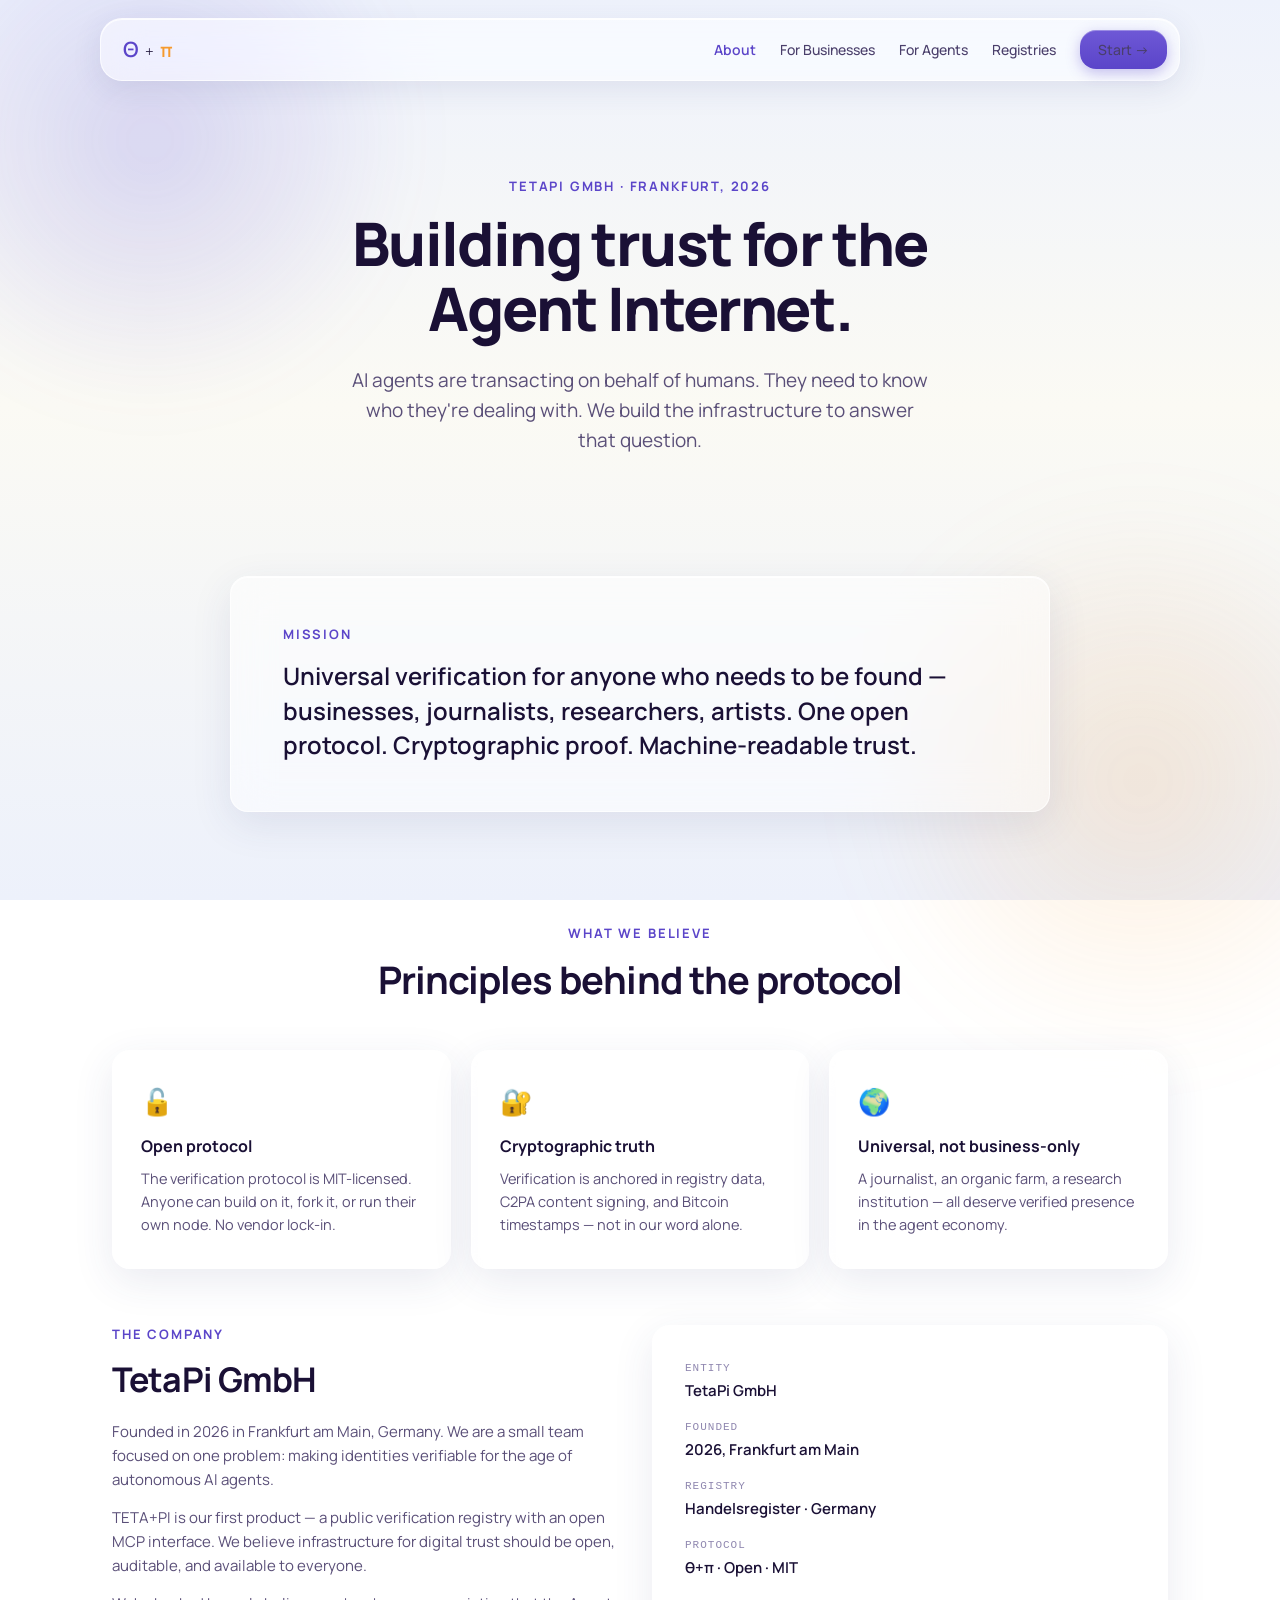
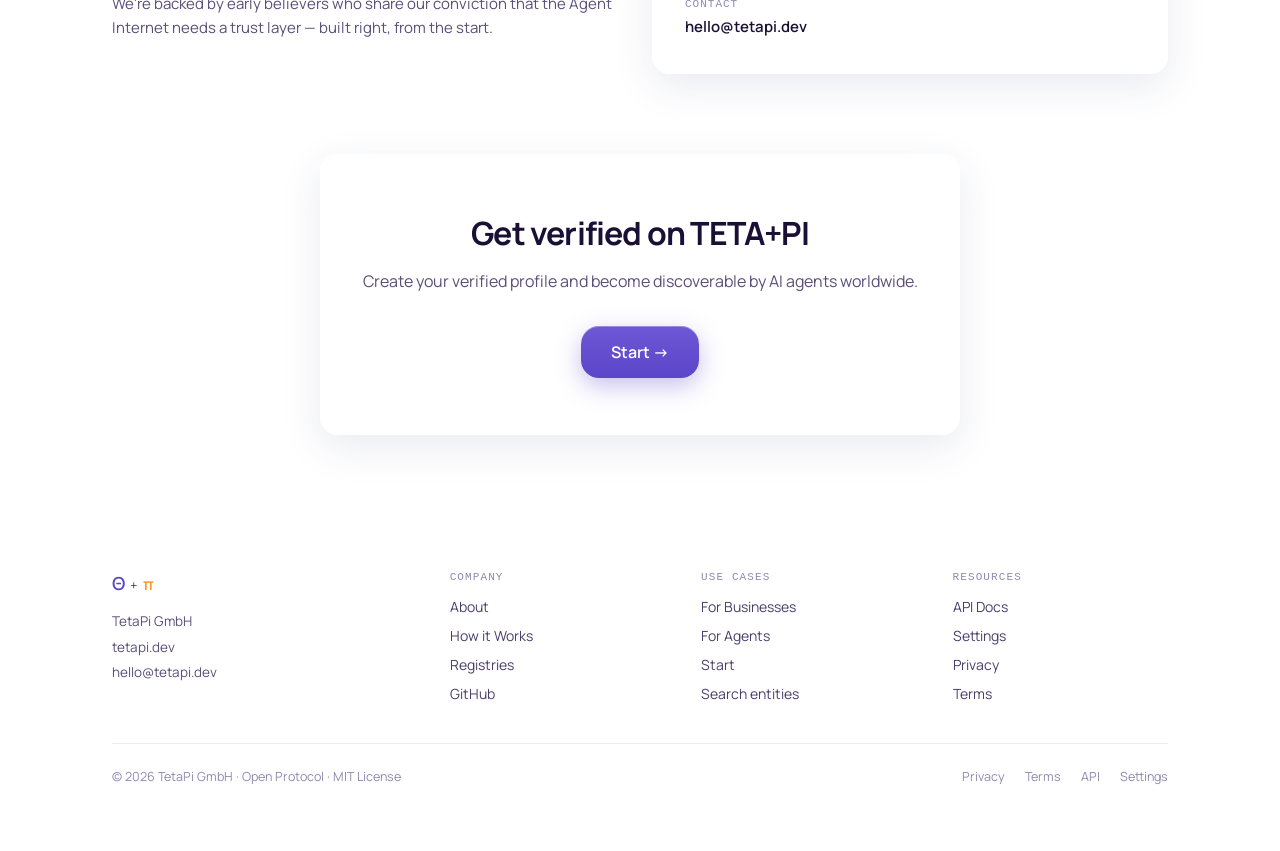
==== landing/about.html @ 39d8eac2 "feat: add site pages — About, Registries, For Agents, For Businesses, How it Works, Privacy, Terms -" ====
<!DOCTYPE html>
<html lang="en">
<head>
<meta charset="utf-8">
<meta name="viewport" content="width=device-width, initial-scale=1">
<title>About — TetaPi GmbH</title>
<meta name="description" content="TetaPi GmbH builds the verification layer for the Agent Internet. Universal trust for businesses, journalists, and artists.">
<link rel="canonical" href="https://tetapi.dev/about.html">
<link rel="preconnect" href="https://fonts.googleapis.com">
<link rel="preconnect" href="https://fonts.gstatic.com" crossorigin>
<link href="https://fonts.googleapis.com/css2?family=Manrope:wght@400;500;600;700;800&display=swap" rel="stylesheet">
<style>
html,body{margin:0;padding:0;background:linear-gradient(180deg,#EEF2FC 0%,#FBFAF4 45%,#EDF1FB 100%);background-attachment:fixed}
body{-webkit-font-smoothing:antialiased;font-family:'Manrope','Trebuchet MS','Segoe UI',sans-serif;color:#1A1035}
*,*::before,*::after{box-sizing:border-box}
::selection{background:rgba(91,69,201,.20)}
a{color:inherit;text-decoration:none}
@keyframes floatA{0%,100%{transform:translate(0,0) scale(1)}50%{transform:translate(40px,-30px) scale(1.08)}}
@keyframes floatB{0%,100%{transform:translate(0,0) scale(1)}50%{transform:translate(-50px,40px) scale(1.12)}}
[data-reveal]{opacity:0;transform:translateY(20px);transition:opacity .5s ease-out,transform .5s ease-out}
[data-reveal].in{opacity:1;transform:none}
@media(prefers-reduced-motion:reduce){[data-reveal]{opacity:1!important;transform:none!important;transition:none!important}}
.nav{position:sticky;top:18px;z-index:40;margin:18px auto 0;max-width:1120px;padding:0 20px}
.nav-inner{display:flex;align-items:center;justify-content:space-between;gap:18px;padding:11px 12px 11px 22px;border-radius:22px;background:rgba(255,255,255,.55);border:1px solid rgba(255,255,255,.7);box-shadow:0 8px 30px rgba(45,55,120,.10),inset 0 1px 0 rgba(255,255,255,.8);backdrop-filter:blur(20px) saturate(180%);-webkit-backdrop-filter:blur(20px) saturate(180%)}
.nav-logo{display:flex;align-items:baseline;gap:6px}
.nav-logo .theta{font-size:21px;font-weight:600;color:#5B45C9;line-height:1;letter-spacing:-.5px}
.nav-logo .plus{font-size:15px;font-weight:300;color:#1A1035;line-height:1}
.nav-logo .pi{font-size:19px;font-weight:600;color:#F59A2E;line-height:1}
.nav-links{display:flex;align-items:center;gap:24px}
.nav-links a{font-size:14px;color:#4A3F6B;font-weight:500}
.nav-links a:hover{color:#5B45C9}
.nav-cta{font-size:14px;font-weight:600;color:#fff;background:linear-gradient(180deg,#6E58D6,#5B45C9);padding:10px 18px;border-radius:16px;box-shadow:0 4px 14px rgba(91,69,201,.34),inset 0 1px 0 rgba(255,255,255,.3)}
.nav-hamburger{display:none;flex-direction:column;gap:5px;cursor:pointer;padding:6px;background:none;border:none}
.nav-hamburger span{width:22px;height:1.5px;background:#1A1035;display:block}
.mobile-menu{display:none;position:fixed;inset:0;z-index:49;background:rgba(238,242,252,.97);backdrop-filter:blur(20px) saturate(140%);-webkit-backdrop-filter:blur(20px) saturate(140%);flex-direction:column;align-items:center;justify-content:center;gap:34px}
.mobile-menu.open{display:flex}
.mobile-menu a{font-size:22px;font-weight:600;color:#1A1035}
.mobile-menu .close-btn{position:absolute;top:24px;right:24px;font-size:28px;color:#1A1035;background:none;border:none;cursor:pointer;padding:8px}
.section{max-width:1120px;margin:0 auto;padding:56px 32px}
.glass{background:rgba(255,255,255,.5);border:1px solid rgba(255,255,255,.7);box-shadow:0 12px 40px rgba(45,55,120,.10),inset 0 1px 0 rgba(255,255,255,.85);backdrop-filter:blur(20px) saturate(140%);-webkit-backdrop-filter:blur(20px) saturate(140%);border-radius:18px}
.eyebrow{font-size:13px;font-weight:700;letter-spacing:.14em;text-transform:uppercase;color:#5B45C9;margin-bottom:16px}
.btn-primary{display:inline-flex;align-items:center;height:52px;padding:0 30px;font-size:16px;font-weight:600;color:#fff;background:linear-gradient(180deg,#6E58D6,#5B45C9);border-radius:18px;box-shadow:0 8px 24px rgba(91,69,201,.34),inset 0 1px 0 rgba(255,255,255,.3)}
.grid-3{display:grid;grid-template-columns:repeat(3,1fr);gap:16px}
.grid-2{display:grid;grid-template-columns:repeat(2,1fr);gap:24px}
.grid-foot{display:grid;grid-template-columns:1.4fr 1fr 1fr 1fr;gap:36px}
@media(max-width:900px){.grid-3{grid-template-columns:repeat(2,1fr)}.grid-2{grid-template-columns:1fr}}
@media(max-width:640px){
  .nav-links{display:none}
  .nav-hamburger{display:flex}
  .grid-3{grid-template-columns:1fr}
  .grid-foot{grid-template-columns:1fr 1fr}
  .section{padding:48px 20px}
}
</style>
</head>
<body>

<div style="position:fixed;top:-140px;left:-130px;width:560px;height:560px;border-radius:50%;background:radial-gradient(circle,rgba(91,69,201,.18),transparent 68%);filter:blur(32px);animation:floatA 26s ease-in-out infinite;pointer-events:none;z-index:0"></div>
<div style="position:fixed;bottom:-180px;right:-160px;width:600px;height:600px;border-radius:50%;background:radial-gradient(circle,rgba(245,154,46,.16),transparent 68%);filter:blur(36px);animation:floatB 30s ease-in-out infinite;pointer-events:none;z-index:0"></div>

<div style="position:relative;z-index:1">

<nav class="nav">
  <div class="nav-inner">
    <a href="/" class="nav-logo">
      <span class="theta">Θ</span>
      <span class="plus">+</span>
      <span class="pi">π</span>
    </a>
    <div class="nav-links">
      <a href="/about.html" style="color:#5B45C9;font-weight:600">About</a>
      <a href="/for-businesses.html">For Businesses</a>
      <a href="/for-agents.html">For Agents</a>
      <a href="/registries.html">Registries</a>
      <a href="https://app.tetapi.dev/claim" class="nav-cta">Start →</a>
    </div>
    <button class="nav-hamburger" onclick="document.getElementById('mobile-menu').classList.add('open')" aria-label="Menu">
      <span></span><span></span><span></span>
    </button>
  </div>
</nav>

<div class="mobile-menu" id="mobile-menu">
  <button class="close-btn" onclick="document.getElementById('mobile-menu').classList.remove('open')">×</button>
  <a href="/about.html" onclick="document.getElementById('mobile-menu').classList.remove('open')">About</a>
  <a href="/for-businesses.html" onclick="document.getElementById('mobile-menu').classList.remove('open')">For Businesses</a>
  <a href="/for-agents.html" onclick="document.getElementById('mobile-menu').classList.remove('open')">For Agents</a>
  <a href="/registries.html" onclick="document.getElementById('mobile-menu').classList.remove('open')">Registries</a>
  <a href="https://app.tetapi.dev/claim" style="font-size:16px;font-weight:600;color:#fff;background:linear-gradient(180deg,#6E58D6,#5B45C9);padding:14px 30px;border-radius:16px">Start →</a>
</div>

<!-- HERO -->
<section class="section" style="padding-top:96px;padding-bottom:80px;text-align:center">
  <div class="eyebrow" data-reveal>TetaPi GmbH · Frankfurt, 2026</div>
  <h1 data-reveal style="font-size:clamp(34px,5vw,60px);font-weight:800;letter-spacing:-.03em;line-height:1.08;margin:0 auto 24px;max-width:780px;text-wrap:balance">
    Building trust for the<br>Agent Internet.
  </h1>
  <p data-reveal style="font-size:clamp(16px,2vw,19px);color:#5A4F78;max-width:580px;margin:0 auto 40px;line-height:1.6">
    AI agents are transacting on behalf of humans. They need to know who they're dealing with. We build the infrastructure to answer that question.
  </p>
</section>

<!-- MISSION -->
<section class="section" style="padding-top:0">
  <div class="glass" style="padding:48px 52px;max-width:820px;margin:0 auto" data-reveal>
    <div class="eyebrow">Mission</div>
    <p style="font-size:clamp(18px,2.2vw,24px);font-weight:600;line-height:1.45;margin:0;color:#1A1035">
      Universal verification for anyone who needs to be found — businesses, journalists, researchers, artists. One open protocol. Cryptographic proof. Machine-readable trust.
    </p>
  </div>
</section>

<!-- VALUES -->
<section class="section">
  <div style="text-align:center;margin-bottom:48px" data-reveal>
    <div class="eyebrow">What we believe</div>
    <h2 style="font-size:clamp(26px,3.5vw,38px);font-weight:700;letter-spacing:-.025em;margin:0;line-height:1.15">Principles behind the protocol</h2>
  </div>
  <div class="grid-3" style="gap:20px">
    <div class="glass" style="padding:32px 28px" data-reveal>
      <div style="font-size:26px;margin-bottom:16px">🔓</div>
      <div style="font-size:16px;font-weight:700;margin-bottom:10px">Open protocol</div>
      <div style="font-size:14.5px;color:#5A4F78;line-height:1.6">The verification protocol is MIT-licensed. Anyone can build on it, fork it, or run their own node. No vendor lock-in.</div>
    </div>
    <div class="glass" style="padding:32px 28px" data-reveal>
      <div style="font-size:26px;margin-bottom:16px">🔐</div>
      <div style="font-size:16px;font-weight:700;margin-bottom:10px">Cryptographic truth</div>
      <div style="font-size:14.5px;color:#5A4F78;line-height:1.6">Verification is anchored in registry data, C2PA content signing, and Bitcoin timestamps — not in our word alone.</div>
    </div>
    <div class="glass" style="padding:32px 28px" data-reveal>
      <div style="font-size:26px;margin-bottom:16px">🌍</div>
      <div style="font-size:16px;font-weight:700;margin-bottom:10px">Universal, not business-only</div>
      <div style="font-size:14.5px;color:#5A4F78;line-height:1.6">A journalist, an organic farm, a research institution — all deserve verified presence in the agent economy.</div>
    </div>
  </div>
</section>

<!-- COMPANY -->
<section class="section" style="padding-top:0;padding-bottom:80px">
  <div class="grid-2" style="align-items:start">
    <div data-reveal>
      <div class="eyebrow">The company</div>
      <h2 style="font-size:clamp(22px,3vw,34px);font-weight:700;letter-spacing:-.025em;margin:0 0 20px;line-height:1.2">TetaPi GmbH</h2>
      <div style="display:flex;flex-direction:column;gap:14px">
        <div style="font-size:15px;color:#5A4F78;line-height:1.6">Founded in 2026 in Frankfurt am Main, Germany. We are a small team focused on one problem: making identities verifiable for the age of autonomous AI agents.</div>
        <div style="font-size:15px;color:#5A4F78;line-height:1.6">TETA+PI is our first product — a public verification registry with an open MCP interface. We believe infrastructure for digital trust should be open, auditable, and available to everyone.</div>
        <div style="font-size:15px;color:#5A4F78;line-height:1.6">We're backed by early believers who share our conviction that the Agent Internet needs a trust layer — built right, from the start.</div>
      </div>
    </div>
    <div class="glass" style="padding:36px 32px" data-reveal>
      <div style="display:flex;flex-direction:column;gap:20px">
        <div>
          <div style="font-size:11px;font-family:ui-monospace,monospace;letter-spacing:1px;text-transform:uppercase;color:#9088B0;margin-bottom:6px">Entity</div>
          <div style="font-size:15px;font-weight:600">TetaPi GmbH</div>
        </div>
        <div>
          <div style="font-size:11px;font-family:ui-monospace,monospace;letter-spacing:1px;text-transform:uppercase;color:#9088B0;margin-bottom:6px">Founded</div>
          <div style="font-size:15px;font-weight:600">2026, Frankfurt am Main</div>
        </div>
        <div>
          <div style="font-size:11px;font-family:ui-monospace,monospace;letter-spacing:1px;text-transform:uppercase;color:#9088B0;margin-bottom:6px">Registry</div>
          <div style="font-size:15px;font-weight:600">Handelsregister · Germany</div>
        </div>
        <div>
          <div style="font-size:11px;font-family:ui-monospace,monospace;letter-spacing:1px;text-transform:uppercase;color:#9088B0;margin-bottom:6px">Protocol</div>
          <div style="font-size:15px;font-weight:600">θ+π · Open · MIT</div>
        </div>
        <div>
          <div style="font-size:11px;font-family:ui-monospace,monospace;letter-spacing:1px;text-transform:uppercase;color:#9088B0;margin-bottom:6px">Contact</div>
          <div style="font-size:15px;font-weight:600">hello&#64;tetapi.dev</div>
        </div>
      </div>
    </div>
  </div>
</section>

<!-- CTA -->
<section class="section" style="padding-top:0;padding-bottom:96px;text-align:center" data-reveal>
  <div class="glass" style="padding:56px 40px;max-width:640px;margin:0 auto">
    <h2 style="font-size:clamp(22px,3vw,32px);font-weight:700;letter-spacing:-.025em;margin:0 0 14px">Get verified on TETA+PI</h2>
    <p style="font-size:16px;color:#5A4F78;margin:0 0 32px;line-height:1.55">Create your verified profile and become discoverable by AI agents worldwide.</p>
    <a href="https://app.tetapi.dev/claim" class="btn-primary">Start →</a>
  </div>
</section>

<!-- FOOTER -->
<footer style="max-width:1120px;margin:0 auto;padding:40px 32px 60px">
  <div class="grid-foot" style="margin-bottom:40px">
    <div>
      <div style="display:flex;align-items:baseline;gap:5px;margin-bottom:14px">
        <span style="font-size:18px;font-weight:600;color:#5B45C9">Θ</span>
        <span style="font-size:13px;font-weight:300">+</span>
        <span style="font-size:16px;font-weight:600;color:#F59A2E">π</span>
      </div>
      <div style="font-size:13.5px;color:#5A4F78;line-height:1.9">TetaPi GmbH<br>tetapi.dev<br>hello&#64;tetapi.dev</div>
    </div>
    <div>
      <div style="font-family:ui-monospace,'SF Mono','Menlo',monospace;font-size:11px;letter-spacing:1.1px;text-transform:uppercase;color:#9088B0;margin-bottom:14px">Company</div>
      <div style="display:flex;flex-direction:column;gap:10px">
        <a href="/about.html" style="font-size:14px;color:#4A3F6B">About</a>
        <a href="/how-it-works.html" style="font-size:14px;color:#4A3F6B">How it Works</a>
        <a href="/registries.html" style="font-size:14px;color:#4A3F6B">Registries</a>
        <a href="https://github.com/teta-pi" target="_blank" rel="noopener" style="font-size:14px;color:#4A3F6B">GitHub</a>
      </div>
    </div>
    <div>
      <div style="font-family:ui-monospace,'SF Mono','Menlo',monospace;font-size:11px;letter-spacing:1.1px;text-transform:uppercase;color:#9088B0;margin-bottom:14px">Use Cases</div>
      <div style="display:flex;flex-direction:column;gap:10px">
        <a href="/for-businesses.html" style="font-size:14px;color:#4A3F6B">For Businesses</a>
        <a href="/for-agents.html" style="font-size:14px;color:#4A3F6B">For Agents</a>
        <a href="https://app.tetapi.dev/claim" style="font-size:14px;color:#4A3F6B">Start</a>
        <a href="https://app.tetapi.dev" style="font-size:14px;color:#4A3F6B">Search entities</a>
      </div>
    </div>
    <div>
      <div style="font-family:ui-monospace,'SF Mono','Menlo',monospace;font-size:11px;letter-spacing:1.1px;text-transform:uppercase;color:#9088B0;margin-bottom:14px">Resources</div>
      <div style="display:flex;flex-direction:column;gap:10px">
        <a href="https://api.tetapi.dev/docs" style="font-size:14px;color:#4A3F6B">API Docs</a>
        <a href="https://app.tetapi.dev/settings" style="font-size:14px;color:#4A3F6B">Settings</a>
        <a href="/privacy.html" style="font-size:14px;color:#4A3F6B">Privacy</a>
        <a href="/terms.html" style="font-size:14px;color:#4A3F6B">Terms</a>
      </div>
    </div>
  </div>
  <div style="display:flex;align-items:center;justify-content:space-between;gap:16px;flex-wrap:wrap;padding-top:24px;border-top:1px solid rgba(26,16,53,.08)">
    <div style="font-size:12.5px;color:#9088B0">© 2026 TetaPi GmbH · Open Protocol · MIT License</div>
    <div style="display:flex;gap:20px">
      <a href="/privacy.html" style="font-size:12.5px;color:#9088B0">Privacy</a>
      <a href="/terms.html" style="font-size:12.5px;color:#9088B0">Terms</a>
      <a href="https://api.tetapi.dev/docs" style="font-size:12.5px;color:#9088B0">API</a>
      <a href="https://app.tetapi.dev/settings" style="font-size:12.5px;color:#9088B0">Settings</a>
    </div>
  </div>
</footer>

</div>

<script>
if (!window.matchMedia('(prefers-reduced-motion: reduce)').matches && 'IntersectionObserver' in window) {
  const io = new IntersectionObserver((e) => {
    e.forEach(x => { if (x.isIntersecting) { x.target.classList.add('in'); io.unobserve(x.target); } });
  }, { threshold: 0.12, rootMargin: '0px 0px -40px 0px' });
  document.querySelectorAll('[data-reveal]').forEach(el => io.observe(el));
}
</script>
</body>
</html>
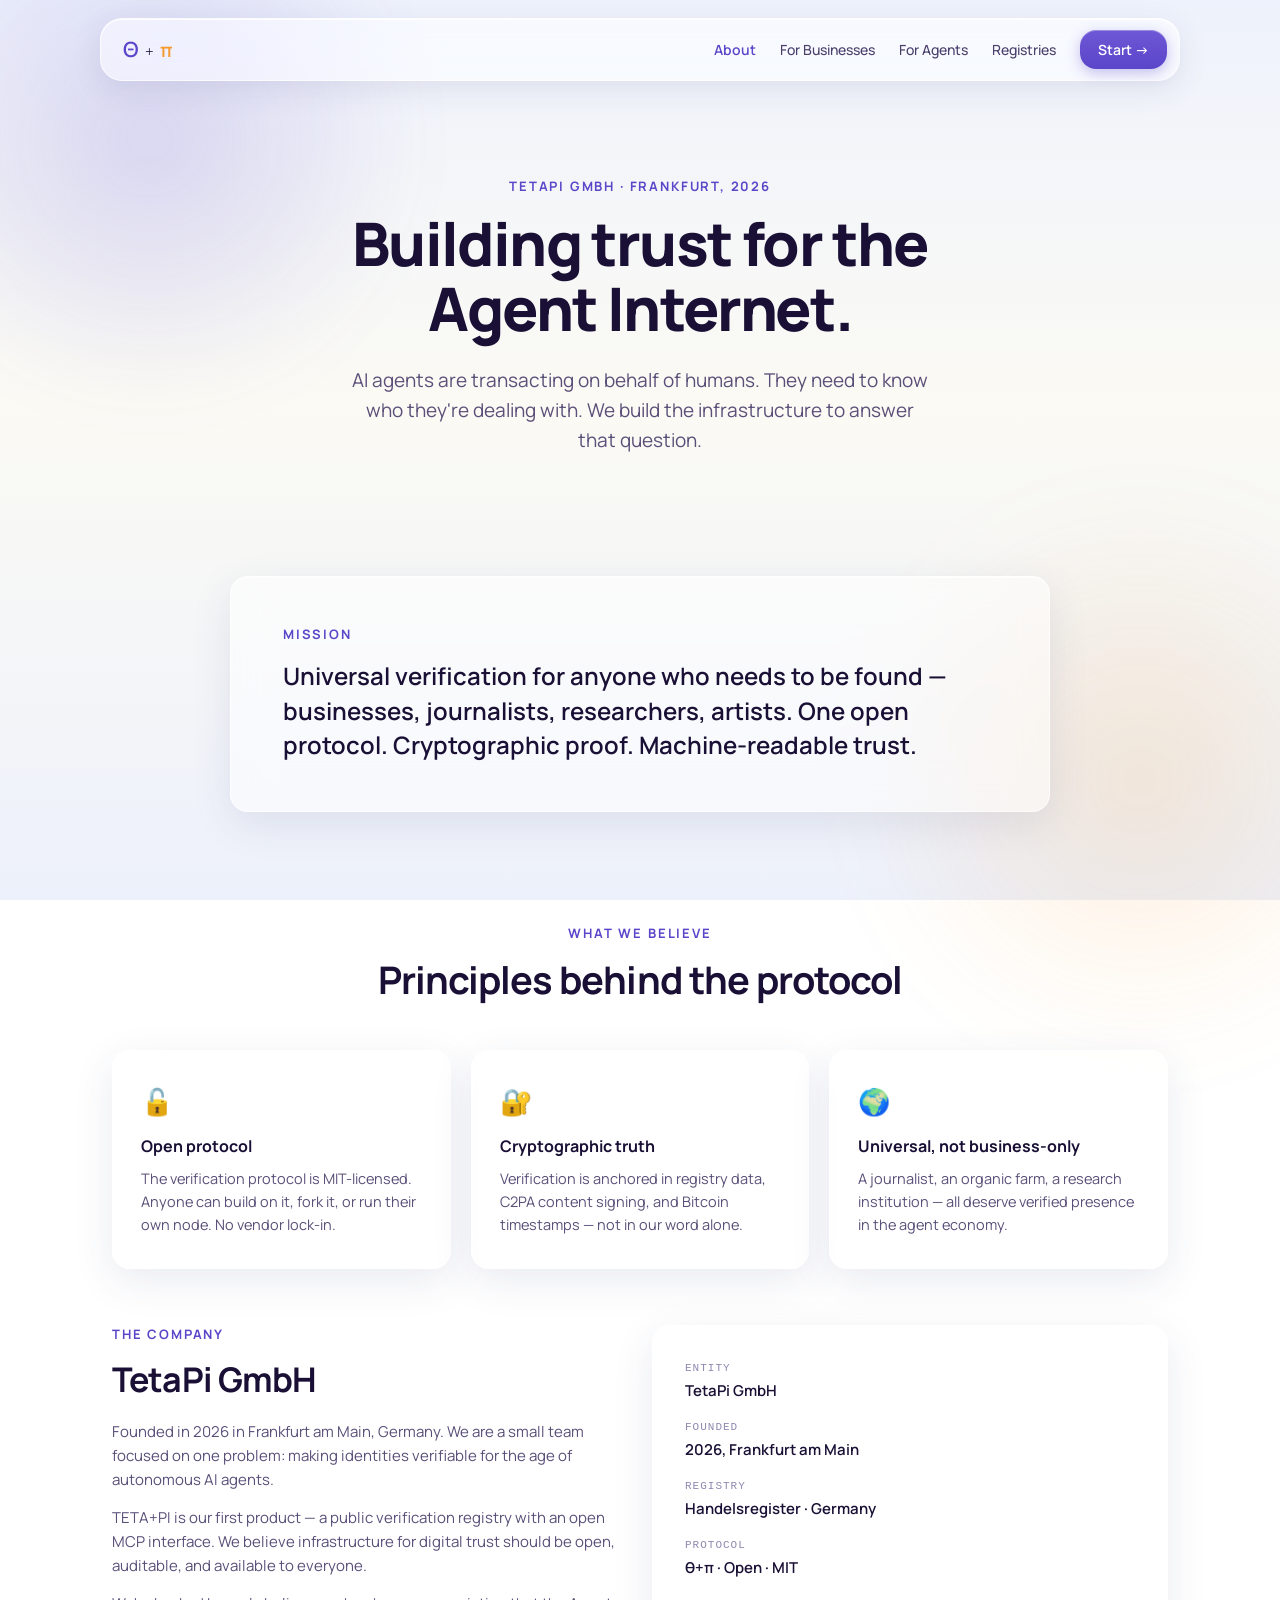
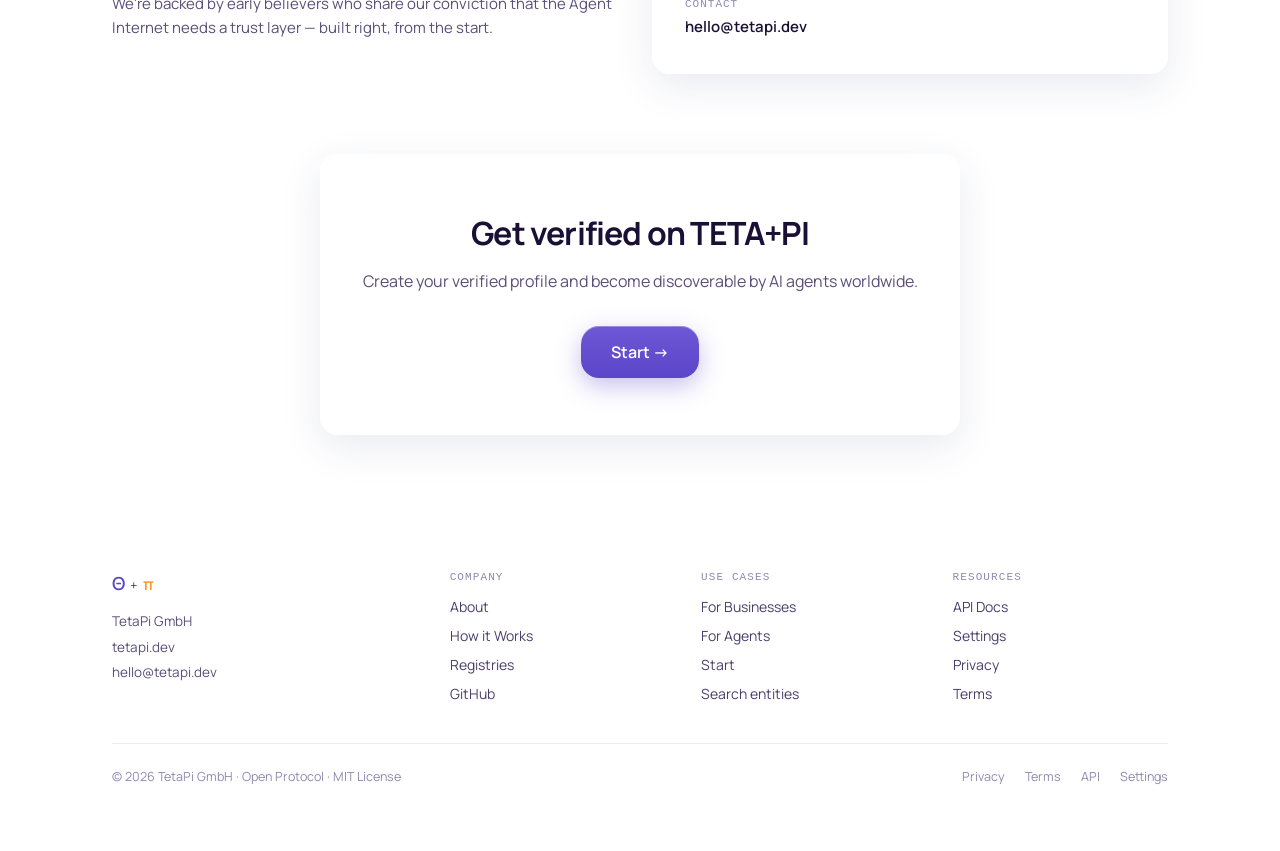
==== commit 9b23c0c6: "fix: nav Start button white color — specificity override .nav-links a (0,1,1) was overriding .nav-ct" ====
--- a/landing/about.html
+++ b/landing/about.html
@@ -29,7 +29,7 @@
 .nav-links{display:flex;align-items:center;gap:24px}
 .nav-links a{font-size:14px;color:#4A3F6B;font-weight:500}
 .nav-links a:hover{color:#5B45C9}
-.nav-cta{font-size:14px;font-weight:600;color:#fff;background:linear-gradient(180deg,#6E58D6,#5B45C9);padding:10px 18px;border-radius:16px;box-shadow:0 4px 14px rgba(91,69,201,.34),inset 0 1px 0 rgba(255,255,255,.3)}
+.nav-cta,.nav-links a.nav-cta{font-size:14px;font-weight:600;color:#fff;background:linear-gradient(180deg,#6E58D6,#5B45C9);padding:10px 18px;border-radius:16px;box-shadow:0 4px 14px rgba(91,69,201,.34),inset 0 1px 0 rgba(255,255,255,.3)}
 .nav-hamburger{display:none;flex-direction:column;gap:5px;cursor:pointer;padding:6px;background:none;border:none}
 .nav-hamburger span{width:22px;height:1.5px;background:#1A1035;display:block}
 .mobile-menu{display:none;position:fixed;inset:0;z-index:49;background:rgba(238,242,252,.97);backdrop-filter:blur(20px) saturate(140%);-webkit-backdrop-filter:blur(20px) saturate(140%);flex-direction:column;align-items:center;justify-content:center;gap:34px}
@@ -68,10 +68,10 @@
       <span class="pi">π</span>
     </a>
     <div class="nav-links">
-      <a href="/about.html" style="color:#5B45C9;font-weight:600">About</a>
-      <a href="/for-businesses.html">For Businesses</a>
-      <a href="/for-agents.html">For Agents</a>
-      <a href="/registries.html">Registries</a>
+      <a href="https://tetapi.dev/about.html" style="color:#5B45C9;font-weight:600">About</a>
+      <a href="https://tetapi.dev/for-businesses.html">For Businesses</a>
+      <a href="https://tetapi.dev/for-agents.html">For Agents</a>
+      <a href="https://tetapi.dev/registries.html">Registries</a>
       <a href="https://app.tetapi.dev/claim" class="nav-cta">Start →</a>
     </div>
     <button class="nav-hamburger" onclick="document.getElementById('mobile-menu').classList.add('open')" aria-label="Menu">
@@ -82,10 +82,10 @@
 
 <div class="mobile-menu" id="mobile-menu">
   <button class="close-btn" onclick="document.getElementById('mobile-menu').classList.remove('open')">×</button>
-  <a href="/about.html" onclick="document.getElementById('mobile-menu').classList.remove('open')">About</a>
-  <a href="/for-businesses.html" onclick="document.getElementById('mobile-menu').classList.remove('open')">For Businesses</a>
-  <a href="/for-agents.html" onclick="document.getElementById('mobile-menu').classList.remove('open')">For Agents</a>
-  <a href="/registries.html" onclick="document.getElementById('mobile-menu').classList.remove('open')">Registries</a>
+  <a href="https://tetapi.dev/about.html" onclick="document.getElementById('mobile-menu').classList.remove('open')">About</a>
+  <a href="https://tetapi.dev/for-businesses.html" onclick="document.getElementById('mobile-menu').classList.remove('open')">For Businesses</a>
+  <a href="https://tetapi.dev/for-agents.html" onclick="document.getElementById('mobile-menu').classList.remove('open')">For Agents</a>
+  <a href="https://tetapi.dev/registries.html" onclick="document.getElementById('mobile-menu').classList.remove('open')">Registries</a>
   <a href="https://app.tetapi.dev/claim" style="font-size:16px;font-weight:600;color:#fff;background:linear-gradient(180deg,#6E58D6,#5B45C9);padding:14px 30px;border-radius:16px">Start →</a>
 </div>
 
@@ -197,17 +197,17 @@
     <div>
       <div style="font-family:ui-monospace,'SF Mono','Menlo',monospace;font-size:11px;letter-spacing:1.1px;text-transform:uppercase;color:#9088B0;margin-bottom:14px">Company</div>
       <div style="display:flex;flex-direction:column;gap:10px">
-        <a href="/about.html" style="font-size:14px;color:#4A3F6B">About</a>
-        <a href="/how-it-works.html" style="font-size:14px;color:#4A3F6B">How it Works</a>
-        <a href="/registries.html" style="font-size:14px;color:#4A3F6B">Registries</a>
+        <a href="https://tetapi.dev/about.html" style="font-size:14px;color:#4A3F6B">About</a>
+        <a href="https://tetapi.dev/how-it-works.html" style="font-size:14px;color:#4A3F6B">How it Works</a>
+        <a href="https://tetapi.dev/registries.html" style="font-size:14px;color:#4A3F6B">Registries</a>
         <a href="https://github.com/teta-pi" target="_blank" rel="noopener" style="font-size:14px;color:#4A3F6B">GitHub</a>
       </div>
     </div>
     <div>
       <div style="font-family:ui-monospace,'SF Mono','Menlo',monospace;font-size:11px;letter-spacing:1.1px;text-transform:uppercase;color:#9088B0;margin-bottom:14px">Use Cases</div>
       <div style="display:flex;flex-direction:column;gap:10px">
-        <a href="/for-businesses.html" style="font-size:14px;color:#4A3F6B">For Businesses</a>
-        <a href="/for-agents.html" style="font-size:14px;color:#4A3F6B">For Agents</a>
+        <a href="https://tetapi.dev/for-businesses.html" style="font-size:14px;color:#4A3F6B">For Businesses</a>
+        <a href="https://tetapi.dev/for-agents.html" style="font-size:14px;color:#4A3F6B">For Agents</a>
         <a href="https://app.tetapi.dev/claim" style="font-size:14px;color:#4A3F6B">Start</a>
         <a href="https://app.tetapi.dev" style="font-size:14px;color:#4A3F6B">Search entities</a>
       </div>
@@ -217,16 +217,16 @@
       <div style="display:flex;flex-direction:column;gap:10px">
         <a href="https://api.tetapi.dev/docs" style="font-size:14px;color:#4A3F6B">API Docs</a>
         <a href="https://app.tetapi.dev/settings" style="font-size:14px;color:#4A3F6B">Settings</a>
-        <a href="/privacy.html" style="font-size:14px;color:#4A3F6B">Privacy</a>
-        <a href="/terms.html" style="font-size:14px;color:#4A3F6B">Terms</a>
+        <a href="https://tetapi.dev/privacy.html" style="font-size:14px;color:#4A3F6B">Privacy</a>
+        <a href="https://tetapi.dev/terms.html" style="font-size:14px;color:#4A3F6B">Terms</a>
       </div>
     </div>
   </div>
   <div style="display:flex;align-items:center;justify-content:space-between;gap:16px;flex-wrap:wrap;padding-top:24px;border-top:1px solid rgba(26,16,53,.08)">
     <div style="font-size:12.5px;color:#9088B0">© 2026 TetaPi GmbH · Open Protocol · MIT License</div>
     <div style="display:flex;gap:20px">
-      <a href="/privacy.html" style="font-size:12.5px;color:#9088B0">Privacy</a>
-      <a href="/terms.html" style="font-size:12.5px;color:#9088B0">Terms</a>
+      <a href="https://tetapi.dev/privacy.html" style="font-size:12.5px;color:#9088B0">Privacy</a>
+      <a href="https://tetapi.dev/terms.html" style="font-size:12.5px;color:#9088B0">Terms</a>
       <a href="https://api.tetapi.dev/docs" style="font-size:12.5px;color:#9088B0">API</a>
       <a href="https://app.tetapi.dev/settings" style="font-size:12.5px;color:#9088B0">Settings</a>
     </div>
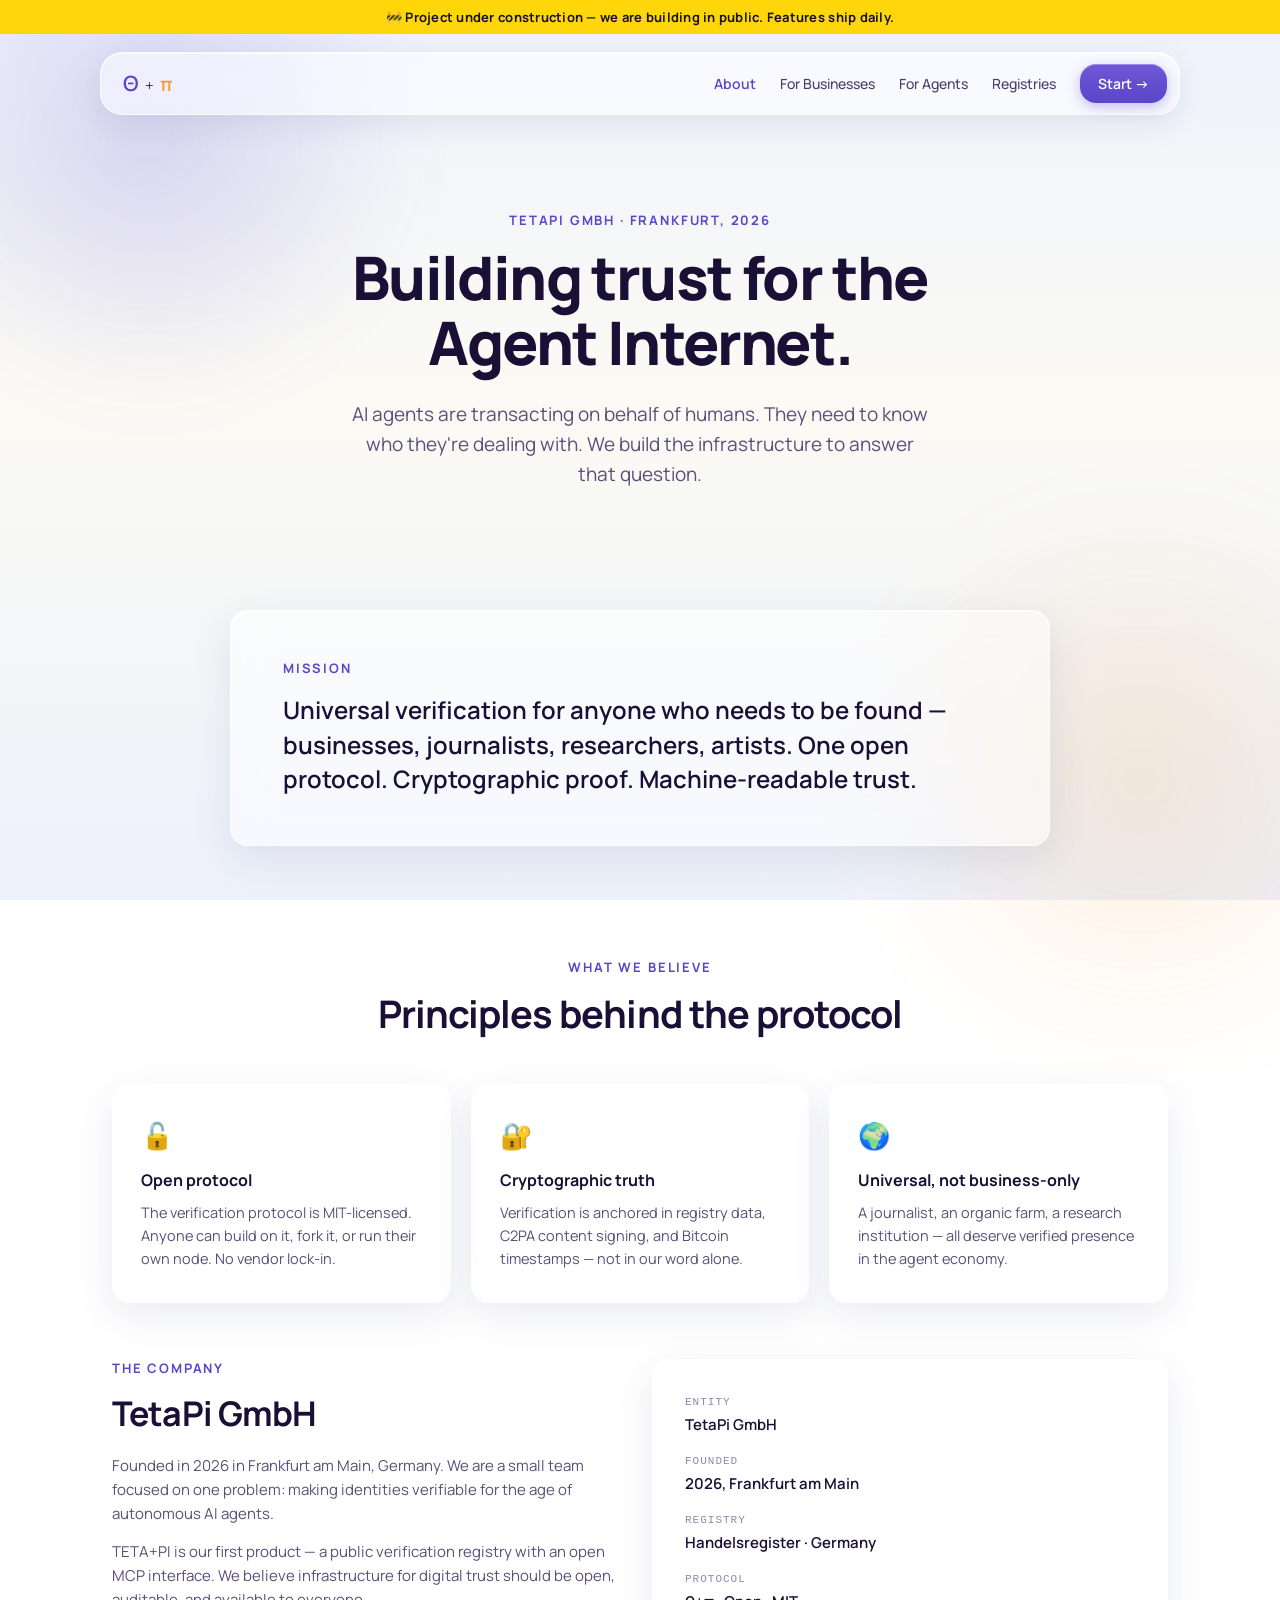
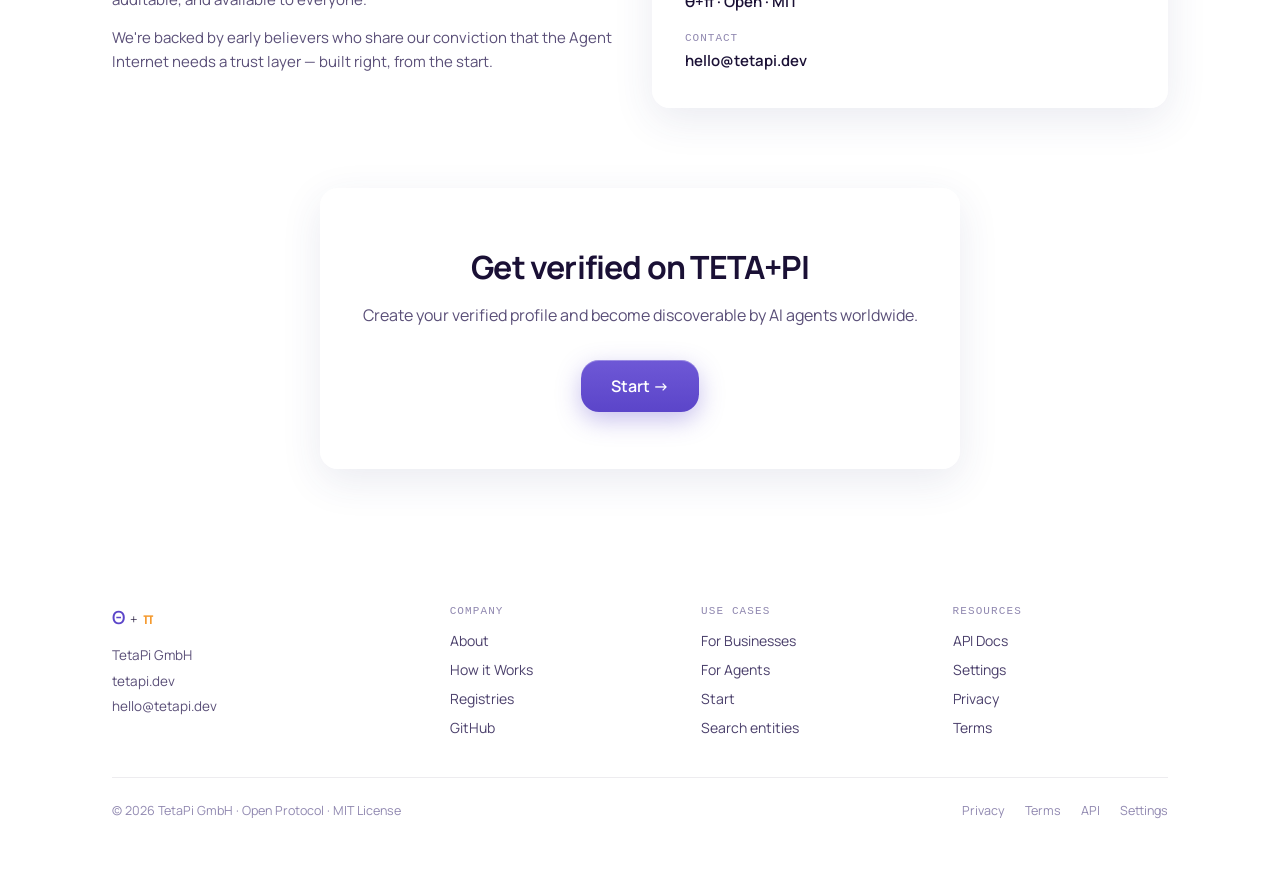
==== commit 9c4a2917: "feat: under-construction banner on landing + app Bright yellow strip on all 11 landing pages and Nex" ====
--- a/landing/about.html
+++ b/landing/about.html
@@ -6,6 +6,20 @@
 <title>About — TetaPi GmbH</title>
 <meta name="description" content="TetaPi GmbH builds the verification layer for the Agent Internet. Universal trust for businesses, journalists, and artists.">
 <link rel="canonical" href="https://tetapi.dev/about.html">
+<meta name="robots" content="index, follow">
+<meta property="og:type" content="website">
+<meta property="og:url" content="https://tetapi.dev/about.html">
+<meta property="og:title" content="About — TetaPi GmbH">
+<meta property="og:description" content="TetaPi GmbH builds the verification layer for the Agent Internet. Universal trust for businesses, journalists, and artists.">
+<meta property="og:image" content="https://tetapi.dev/og-image.png">
+<meta property="og:site_name" content="TETA+PI">
+<meta name="twitter:card" content="summary_large_image">
+<meta name="twitter:title" content="About — TetaPi GmbH">
+<meta name="twitter:description" content="TetaPi GmbH builds the verification layer for the Agent Internet.">
+<meta name="twitter:image" content="https://tetapi.dev/og-image.png">
+<script type="application/ld+json">
+{"@context":"https://schema.org","@type":"AboutPage","name":"About TetaPi GmbH","url":"https://tetapi.dev/about.html","description":"TetaPi GmbH builds the verification layer for the Agent Internet.","publisher":{"@type":"Organization","name":"TetaPi GmbH","url":"https://tetapi.dev","foundingDate":"2026","address":{"@type":"PostalAddress","addressLocality":"Frankfurt am Main","addressCountry":"DE"}}}
+</script>
 <link rel="preconnect" href="https://fonts.googleapis.com">
 <link rel="preconnect" href="https://fonts.gstatic.com" crossorigin>
 <link href="https://fonts.googleapis.com/css2?family=Manrope:wght@400;500;600;700;800&display=swap" rel="stylesheet">
@@ -54,6 +68,7 @@
 </style>
 </head>
 <body>
+<div style="position:relative;z-index:50;display:flex;align-items:center;justify-content:center;gap:8px;padding:8px 16px;background:#FFD60A;color:#1A1035;font-size:13px;font-weight:700;letter-spacing:.02em;text-align:center">🚧 Project under construction — we are building in public. Features ship daily.</div>
 
 <div style="position:fixed;top:-140px;left:-130px;width:560px;height:560px;border-radius:50%;background:radial-gradient(circle,rgba(91,69,201,.18),transparent 68%);filter:blur(32px);animation:floatA 26s ease-in-out infinite;pointer-events:none;z-index:0"></div>
 <div style="position:fixed;bottom:-180px;right:-160px;width:600px;height:600px;border-radius:50%;background:radial-gradient(circle,rgba(245,154,46,.16),transparent 68%);filter:blur(36px);animation:floatB 30s ease-in-out infinite;pointer-events:none;z-index:0"></div>
@@ -243,5 +258,6 @@
   document.querySelectorAll('[data-reveal]').forEach(el => io.observe(el));
 }
 </script>
+<script data-goatcounter="https://stats.tetapi.dev/count" async src="https://stats.tetapi.dev/count.js"></script>
 </body>
 </html>
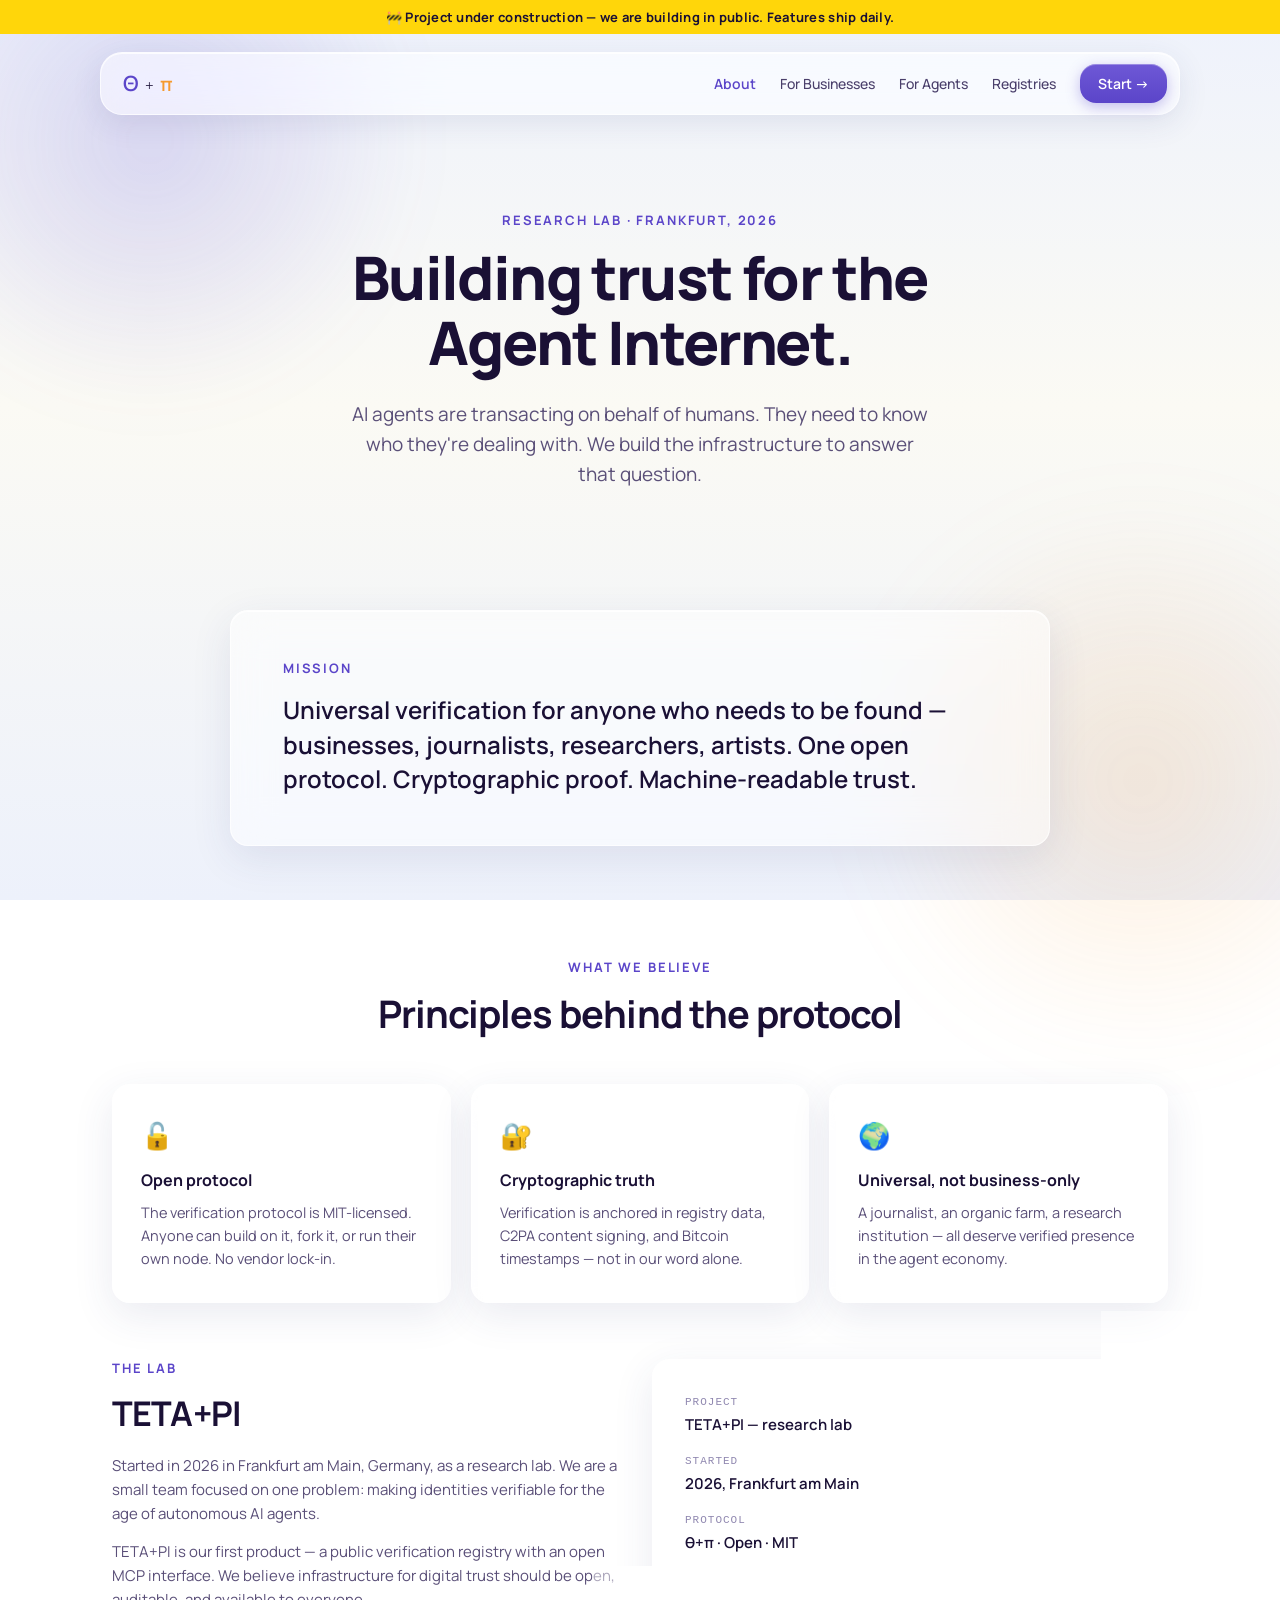
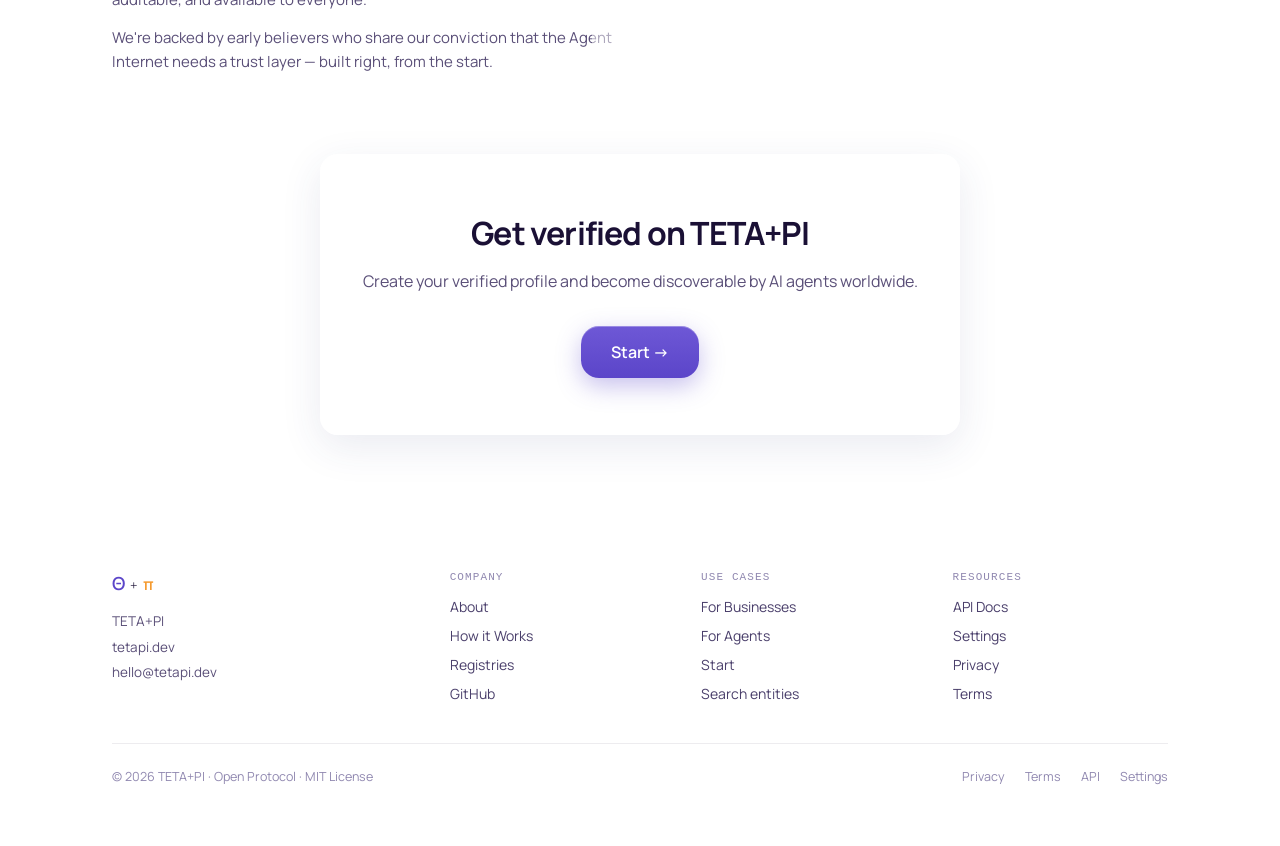
==== commit b6fb88ad: "landing(10.2): research-lab positioning, remove money from hero + claim form Owner 2026-07-13: drop " ====
--- a/landing/about.html
+++ b/landing/about.html
@@ -3,22 +3,22 @@
 <head>
 <meta charset="utf-8">
 <meta name="viewport" content="width=device-width, initial-scale=1">
-<title>About — TetaPi GmbH</title>
-<meta name="description" content="TetaPi GmbH builds the verification layer for the Agent Internet. Universal trust for businesses, journalists, and artists.">
+<title>About — TETA+PI</title>
+<meta name="description" content="TETA+PI is a research lab building the verification layer for the Agent Internet. Universal trust for businesses, journalists, and artists.">
 <link rel="canonical" href="https://tetapi.dev/about.html">
 <meta name="robots" content="index, follow">
 <meta property="og:type" content="website">
 <meta property="og:url" content="https://tetapi.dev/about.html">
-<meta property="og:title" content="About — TetaPi GmbH">
-<meta property="og:description" content="TetaPi GmbH builds the verification layer for the Agent Internet. Universal trust for businesses, journalists, and artists.">
+<meta property="og:title" content="About — TETA+PI">
+<meta property="og:description" content="TETA+PI is a research lab building the verification layer for the Agent Internet. Universal trust for businesses, journalists, and artists.">
 <meta property="og:image" content="https://tetapi.dev/og-image.png">
 <meta property="og:site_name" content="TETA+PI">
 <meta name="twitter:card" content="summary_large_image">
-<meta name="twitter:title" content="About — TetaPi GmbH">
-<meta name="twitter:description" content="TetaPi GmbH builds the verification layer for the Agent Internet.">
+<meta name="twitter:title" content="About — TETA+PI">
+<meta name="twitter:description" content="TETA+PI is a research lab building the verification layer for the Agent Internet.">
 <meta name="twitter:image" content="https://tetapi.dev/og-image.png">
 <script type="application/ld+json">
-{"@context":"https://schema.org","@type":"AboutPage","name":"About TetaPi GmbH","url":"https://tetapi.dev/about.html","description":"TetaPi GmbH builds the verification layer for the Agent Internet.","publisher":{"@type":"Organization","name":"TetaPi GmbH","url":"https://tetapi.dev","foundingDate":"2026","address":{"@type":"PostalAddress","addressLocality":"Frankfurt am Main","addressCountry":"DE"}}}
+{"@context":"https://schema.org","@type":"AboutPage","name":"About TETA+PI","url":"https://tetapi.dev/about.html","description":"TETA+PI is a research lab building the verification layer for the Agent Internet.","publisher":{"@type":"Organization","name":"TETA+PI","url":"https://tetapi.dev","foundingDate":"2026","address":{"@type":"PostalAddress","addressLocality":"Frankfurt am Main","addressCountry":"DE"}}}
 </script>
 <link rel="preconnect" href="https://fonts.googleapis.com">
 <link rel="preconnect" href="https://fonts.gstatic.com" crossorigin>
@@ -106,7 +106,7 @@
 
 <!-- HERO -->
 <section class="section" style="padding-top:96px;padding-bottom:80px;text-align:center">
-  <div class="eyebrow" data-reveal>TetaPi GmbH · Frankfurt, 2026</div>
+  <div class="eyebrow" data-reveal>Research lab · Frankfurt, 2026</div>
   <h1 data-reveal style="font-size:clamp(34px,5vw,60px);font-weight:800;letter-spacing:-.03em;line-height:1.08;margin:0 auto 24px;max-width:780px;text-wrap:balance">
     Building trust for the<br>Agent Internet.
   </h1>
@@ -154,10 +154,10 @@
 <section class="section" style="padding-top:0;padding-bottom:80px">
   <div class="grid-2" style="align-items:start">
     <div data-reveal>
-      <div class="eyebrow">The company</div>
-      <h2 style="font-size:clamp(22px,3vw,34px);font-weight:700;letter-spacing:-.025em;margin:0 0 20px;line-height:1.2">TetaPi GmbH</h2>
+      <div class="eyebrow">The lab</div>
+      <h2 style="font-size:clamp(22px,3vw,34px);font-weight:700;letter-spacing:-.025em;margin:0 0 20px;line-height:1.2">TETA+PI</h2>
       <div style="display:flex;flex-direction:column;gap:14px">
-        <div style="font-size:15px;color:#5A4F78;line-height:1.6">Founded in 2026 in Frankfurt am Main, Germany. We are a small team focused on one problem: making identities verifiable for the age of autonomous AI agents.</div>
+        <div style="font-size:15px;color:#5A4F78;line-height:1.6">Started in 2026 in Frankfurt am Main, Germany, as a research lab. We are a small team focused on one problem: making identities verifiable for the age of autonomous AI agents.</div>
         <div style="font-size:15px;color:#5A4F78;line-height:1.6">TETA+PI is our first product — a public verification registry with an open MCP interface. We believe infrastructure for digital trust should be open, auditable, and available to everyone.</div>
         <div style="font-size:15px;color:#5A4F78;line-height:1.6">We're backed by early believers who share our conviction that the Agent Internet needs a trust layer — built right, from the start.</div>
       </div>
@@ -165,16 +165,12 @@
     <div class="glass" style="padding:36px 32px" data-reveal>
       <div style="display:flex;flex-direction:column;gap:20px">
         <div>
-          <div style="font-size:11px;font-family:ui-monospace,monospace;letter-spacing:1px;text-transform:uppercase;color:#9088B0;margin-bottom:6px">Entity</div>
-          <div style="font-size:15px;font-weight:600">TetaPi GmbH</div>
-        </div>
-        <div>
-          <div style="font-size:11px;font-family:ui-monospace,monospace;letter-spacing:1px;text-transform:uppercase;color:#9088B0;margin-bottom:6px">Founded</div>
+          <div style="font-size:11px;font-family:ui-monospace,monospace;letter-spacing:1px;text-transform:uppercase;color:#9088B0;margin-bottom:6px">Project</div>
+          <div style="font-size:15px;font-weight:600">TETA+PI — research lab</div>
+        </div>
+        <div>
+          <div style="font-size:11px;font-family:ui-monospace,monospace;letter-spacing:1px;text-transform:uppercase;color:#9088B0;margin-bottom:6px">Started</div>
           <div style="font-size:15px;font-weight:600">2026, Frankfurt am Main</div>
-        </div>
-        <div>
-          <div style="font-size:11px;font-family:ui-monospace,monospace;letter-spacing:1px;text-transform:uppercase;color:#9088B0;margin-bottom:6px">Registry</div>
-          <div style="font-size:15px;font-weight:600">Handelsregister · Germany</div>
         </div>
         <div>
           <div style="font-size:11px;font-family:ui-monospace,monospace;letter-spacing:1px;text-transform:uppercase;color:#9088B0;margin-bottom:6px">Protocol</div>
@@ -207,7 +203,7 @@
         <span style="font-size:13px;font-weight:300">+</span>
         <span style="font-size:16px;font-weight:600;color:#F59A2E">π</span>
       </div>
-      <div style="font-size:13.5px;color:#5A4F78;line-height:1.9">TetaPi GmbH<br>tetapi.dev<br>hello&#64;tetapi.dev</div>
+      <div style="font-size:13.5px;color:#5A4F78;line-height:1.9">TETA+PI<br>tetapi.dev<br>hello&#64;tetapi.dev</div>
     </div>
     <div>
       <div style="font-family:ui-monospace,'SF Mono','Menlo',monospace;font-size:11px;letter-spacing:1.1px;text-transform:uppercase;color:#9088B0;margin-bottom:14px">Company</div>
@@ -238,7 +234,7 @@
     </div>
   </div>
   <div style="display:flex;align-items:center;justify-content:space-between;gap:16px;flex-wrap:wrap;padding-top:24px;border-top:1px solid rgba(26,16,53,.08)">
-    <div style="font-size:12.5px;color:#9088B0">© 2026 TetaPi GmbH · Open Protocol · MIT License</div>
+    <div style="font-size:12.5px;color:#9088B0">© 2026 TETA+PI · Open Protocol · MIT License</div>
     <div style="display:flex;gap:20px">
       <a href="https://tetapi.dev/privacy.html" style="font-size:12.5px;color:#9088B0">Privacy</a>
       <a href="https://tetapi.dev/terms.html" style="font-size:12.5px;color:#9088B0">Terms</a>
